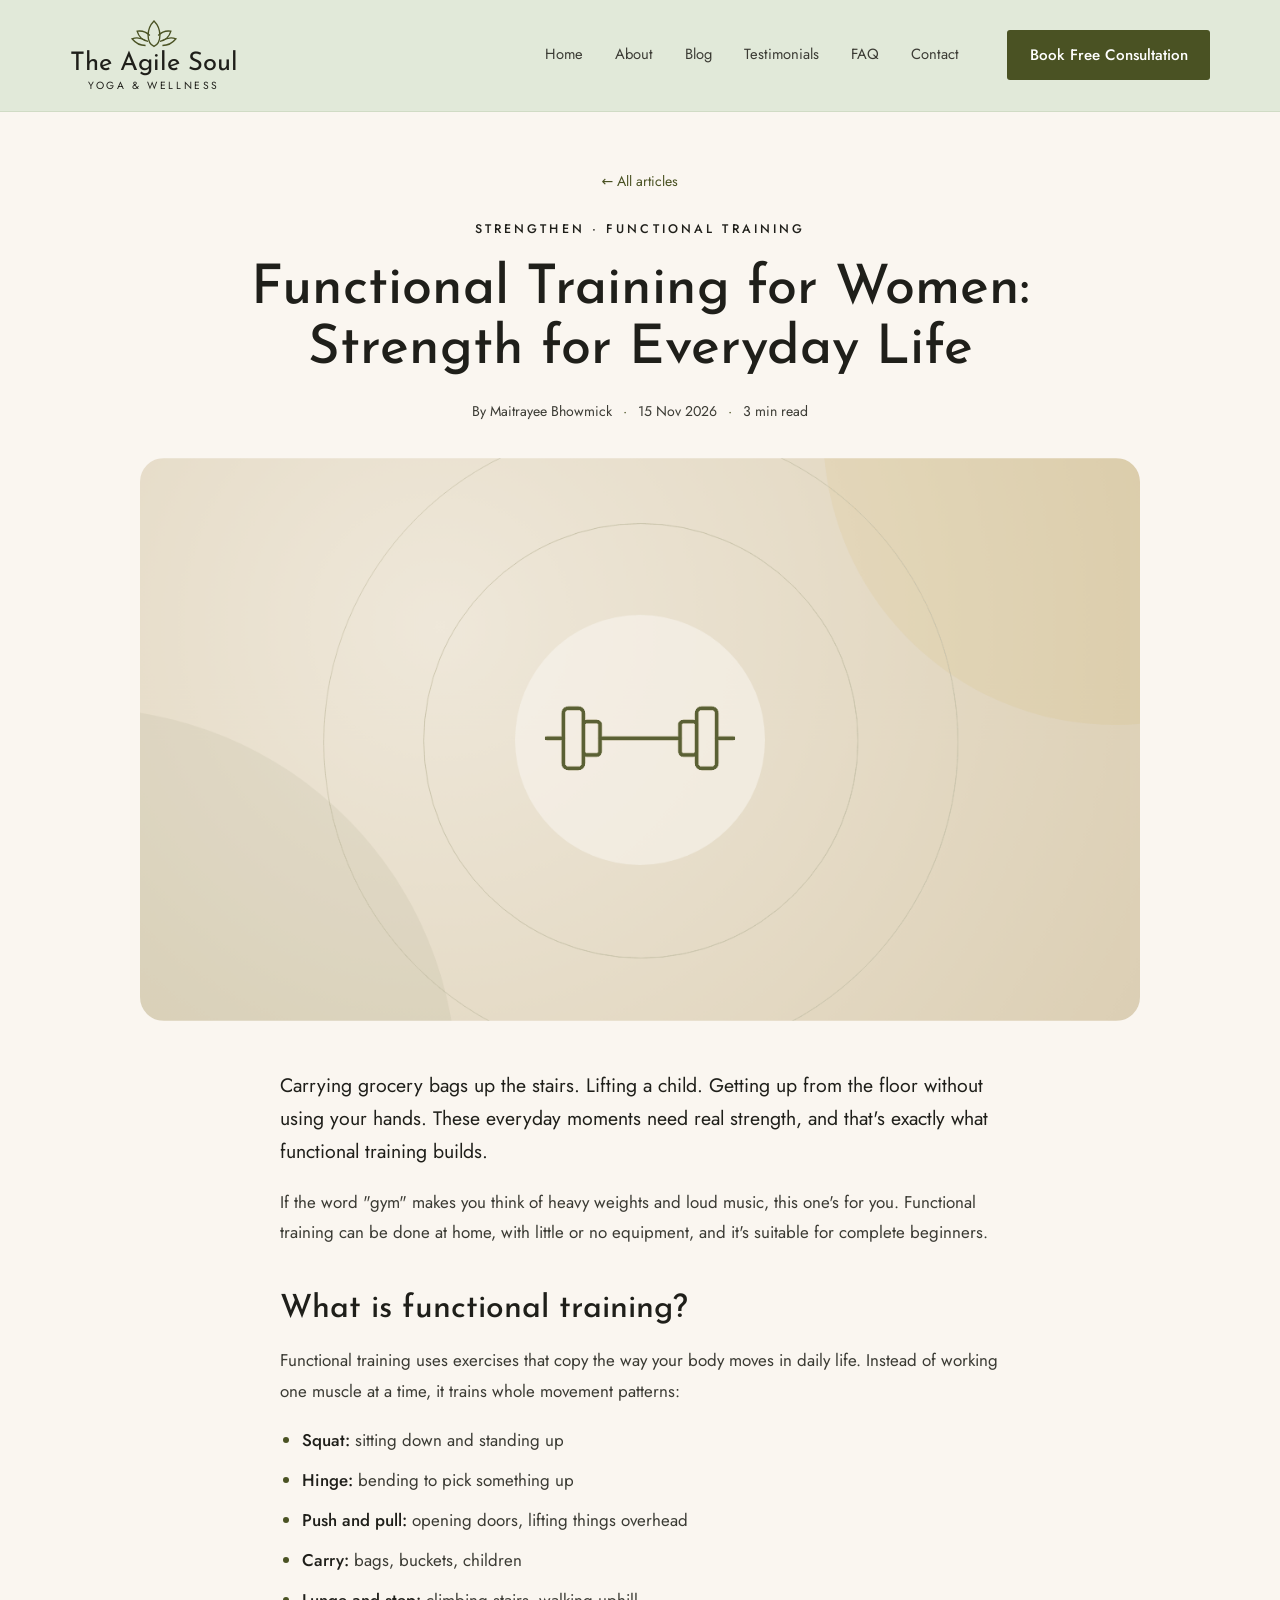
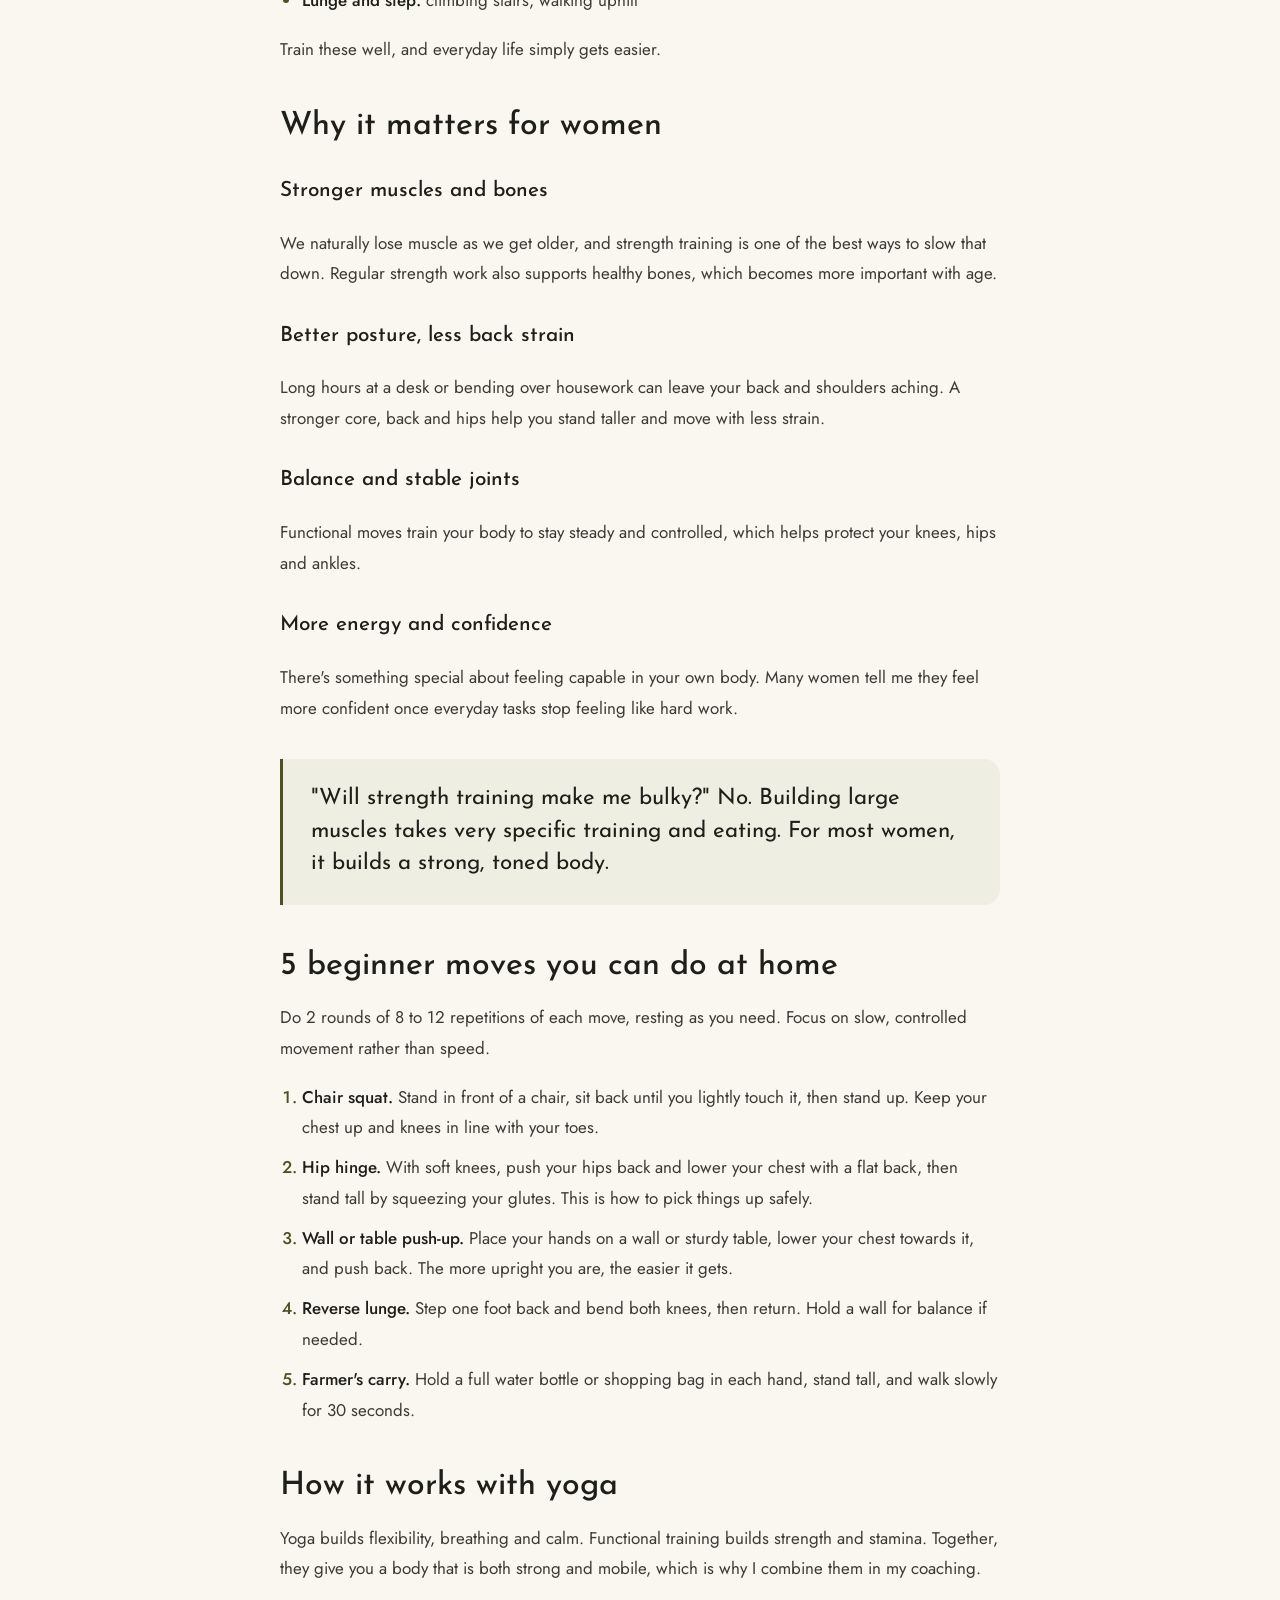
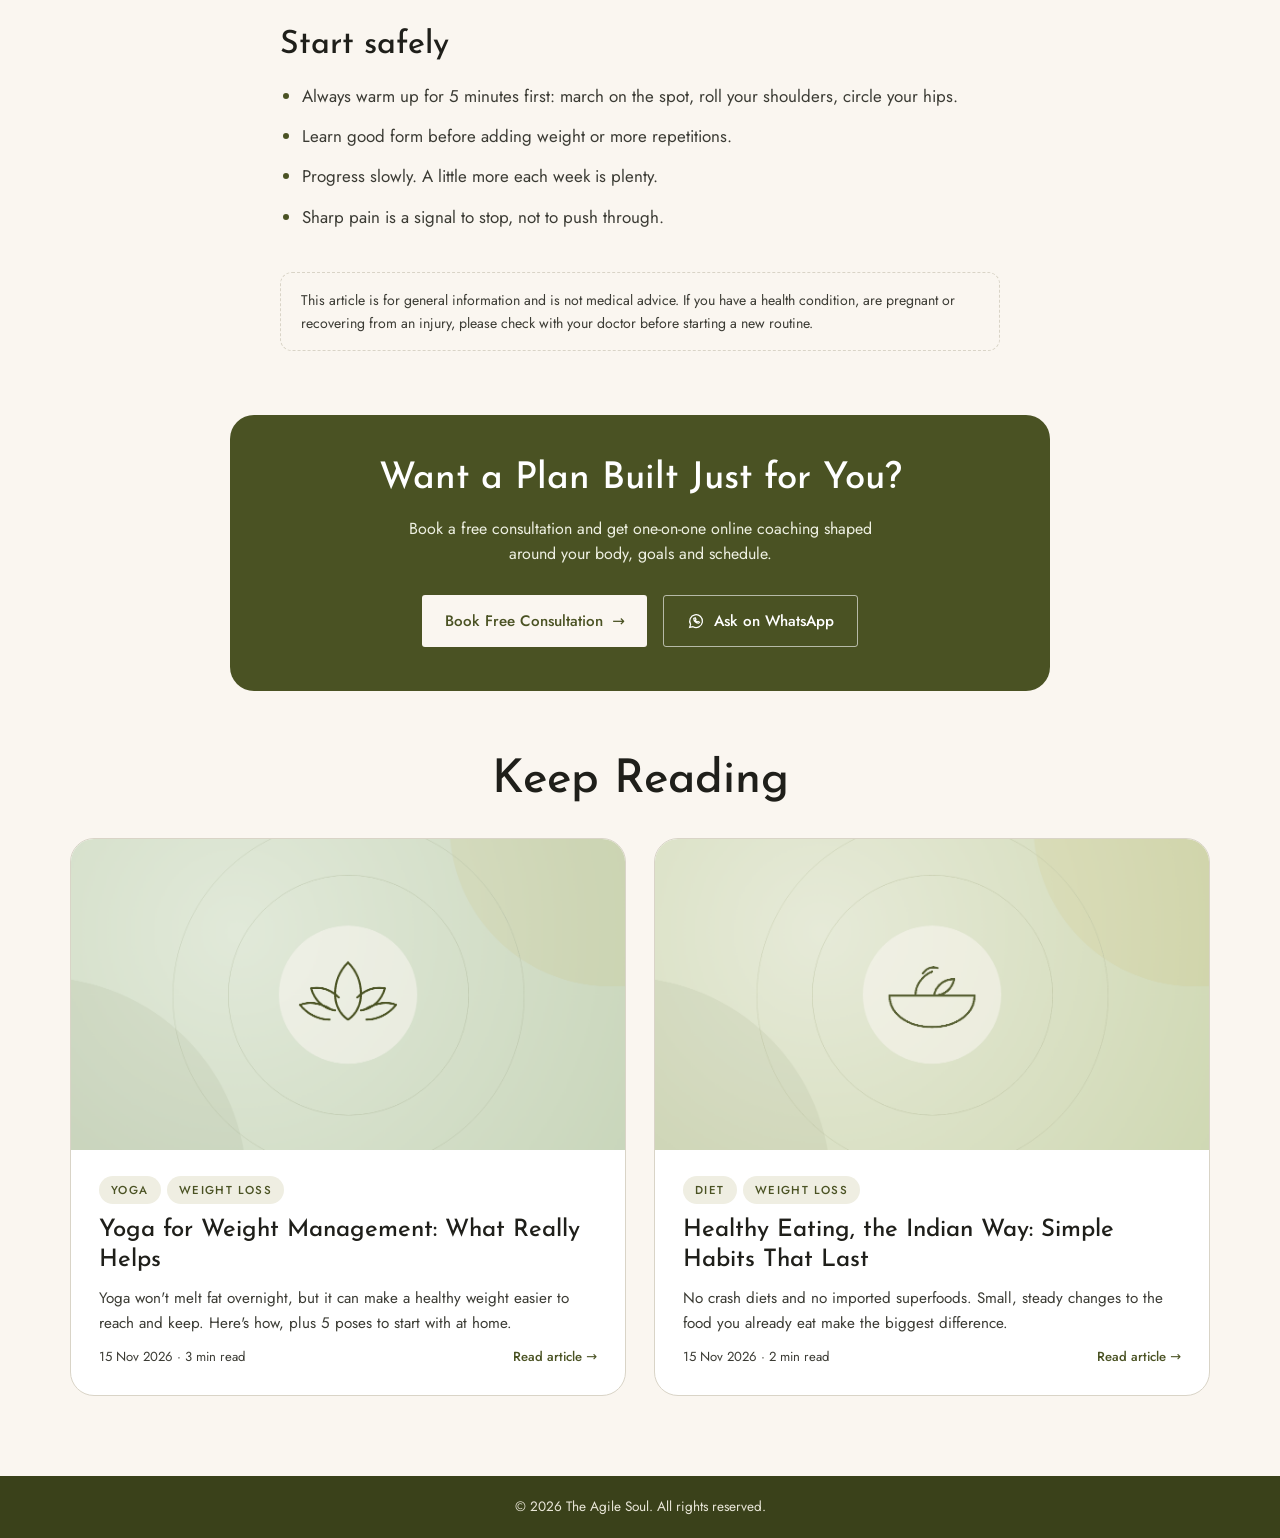
==== blog/functional-training-for-women/index.html @ 35b0d329 "Add files via upload" ====
<!DOCTYPE html>
<html lang="en">
<head>
  <meta charset="UTF-8">
  <meta name="viewport" content="width=device-width, initial-scale=1.0">
  <title>Functional Training for Women: Strength for Everyday Life | The Agile Soul</title>
  <meta name="description" content="Lifting groceries, climbing stairs, picking up a child: functional training builds the strength you use every day. Here&#x27;s how to begin at home.">
  <meta property="og:title" content="Functional Training for Women: Strength for Everyday Life | The Agile Soul">
  <meta property="og:description" content="Lifting groceries, climbing stairs, picking up a child: functional training builds the strength you use every day. Here&#x27;s how to begin at home.">
  <link rel="preconnect" href="https://fonts.googleapis.com">
  <link rel="preconnect" href="https://fonts.gstatic.com" crossorigin>
  <link href="https://fonts.googleapis.com/css2?family=Josefin+Sans:wght@400;600&family=Jost:wght@400;500&display=swap" rel="stylesheet">
  <link rel="stylesheet" href="../../assets/css/style.css">
  <link rel="stylesheet" href="../../assets/css/animations.css">
  <link rel="stylesheet" href="../../assets/css/blog.css">
  <script>
    if (!matchMedia('(prefers-reduced-motion: reduce)').matches) {
      document.documentElement.classList.add('anim');
      setTimeout(() => { if (!window.__animReady) document.documentElement.classList.remove('anim'); }, 2500);
    }
  </script>
  <meta property="og:type" content="article">
  <script type="application/ld+json">{"@context": "https://schema.org", "@type": "BlogPosting", "headline": "Functional Training for Women: Strength for Everyday Life", "description": "Lifting groceries, climbing stairs, picking up a child: functional training builds the strength you use every day. Here's how to begin at home.", "datePublished": "2026-11-15", "author": {"@type": "Person", "name": "Maitrayee Bhowmick"}, "publisher": {"@type": "Organization", "name": "The Agile Soul"}}</script>
</head>
<body>
  <div class="scroll-progress" aria-hidden="true"></div>
  <!-- HEADER -->
  <header class="header">
    <div class="container header__inner">
      <a href="../../index.html" class="logo">
        <svg class="logo__icon" viewBox="0 0 64 40" fill="none" stroke="currentColor" stroke-width="1.6">
          <path d="M32 6c5 5 7 11 7 17s-3 11-7 13c-4-2-7-7-7-13s2-12 7-17z"/>
          <path d="M25 30c-6-1-11-5-13-12 6-1 11 1 15 5"/>
          <path d="M39 30c6-1 11-5 13-12-6-1-11 1-15 5"/>
          <path d="M22 35c-6 0-12-3-16-8 5-2 11-1 16 2"/>
          <path d="M42 35c6 0 12-3 16-8-5-2-11-1-16 2"/>
        </svg>
        <span class="logo__name">The Agile Soul</span>
        <span class="logo__tag">Yoga &amp; Wellness</span>
      </a>

      <button class="nav-toggle" aria-label="Open menu" aria-expanded="false">
        <span></span><span></span><span></span>
      </button>

      <nav class="nav">
        <a href="../../index.html">Home</a>
        <a href="../../about.html">About</a>
        <a href="../../blog.html">Blog</a>
        <a href="../../index.html#reviews">Testimonials</a>
        <a href="../../index.html#faq">FAQ</a>
        <a href="../../index.html#contact">Contact</a>
        <a href="../../index.html#contact" class="btn btn--solid nav__cta" data-book>Book Free Consultation</a>
      </nav>
    </div>
  </header>

  <main>
    <article>
      <header class="post__head container">
        <a href="../../blog.html" class="post__back" data-reveal>&larr; All articles</a>
        <p class="eyebrow" data-reveal>Strengthen &middot; Functional Training</p>
        <h1 data-reveal="split">Functional Training for Women: Strength for Everyday Life</h1>
        <div class="post__meta" data-reveal data-delay="500"><span>By Maitrayee Bhowmick</span><span>15 Nov 2026</span><span>3 min read</span></div>
      </header>

      <div class="post__cover container">
        <div class="post__cover-img"><img data-reveal="clip" src="cover.png" alt="" fetchpriority="high"></div>
      </div>

      <div class="post__body container">
<p class="post__lead">Carrying grocery bags up the stairs. Lifting a child. Getting up from the floor without using your hands. These everyday moments need real strength, and that's exactly what functional training builds.</p>

<p>If the word "gym" makes you think of heavy weights and loud music, this one's for you. Functional training can be done at home, with little or no equipment, and it's suitable for complete beginners.</p>

<h2>What is functional training?</h2>
<p>Functional training uses exercises that copy the way your body moves in daily life. Instead of working one muscle at a time, it trains whole movement patterns:</p>
<ul>
  <li><strong>Squat:</strong> sitting down and standing up</li>
  <li><strong>Hinge:</strong> bending to pick something up</li>
  <li><strong>Push and pull:</strong> opening doors, lifting things overhead</li>
  <li><strong>Carry:</strong> bags, buckets, children</li>
  <li><strong>Lunge and step:</strong> climbing stairs, walking uphill</li>
</ul>
<p>Train these well, and everyday life simply gets easier.</p>

<h2>Why it matters for women</h2>

<h3>Stronger muscles and bones</h3>
<p>We naturally lose muscle as we get older, and strength training is one of the best ways to slow that down. Regular strength work also supports healthy bones, which becomes more important with age.</p>

<h3>Better posture, less back strain</h3>
<p>Long hours at a desk or bending over housework can leave your back and shoulders aching. A stronger core, back and hips help you stand taller and move with less strain.</p>

<h3>Balance and stable joints</h3>
<p>Functional moves train your body to stay steady and controlled, which helps protect your knees, hips and ankles.</p>

<h3>More energy and confidence</h3>
<p>There's something special about feeling capable in your own body. Many women tell me they feel more confident once everyday tasks stop feeling like hard work.</p>

<blockquote>"Will strength training make me bulky?" No. Building large muscles takes very specific training and eating. For most women, it builds a strong, toned body.</blockquote>

<h2>5 beginner moves you can do at home</h2>
<p>Do 2 rounds of 8 to 12 repetitions of each move, resting as you need. Focus on slow, controlled movement rather than speed.</p>

<ol>
  <li><strong>Chair squat.</strong> Stand in front of a chair, sit back until you lightly touch it, then stand up. Keep your chest up and knees in line with your toes.</li>
  <li><strong>Hip hinge.</strong> With soft knees, push your hips back and lower your chest with a flat back, then stand tall by squeezing your glutes. This is how to pick things up safely.</li>
  <li><strong>Wall or table push-up.</strong> Place your hands on a wall or sturdy table, lower your chest towards it, and push back. The more upright you are, the easier it gets.</li>
  <li><strong>Reverse lunge.</strong> Step one foot back and bend both knees, then return. Hold a wall for balance if needed.</li>
  <li><strong>Farmer's carry.</strong> Hold a full water bottle or shopping bag in each hand, stand tall, and walk slowly for 30 seconds.</li>
</ol>

<h2>How it works with yoga</h2>
<p>Yoga builds flexibility, breathing and calm. Functional training builds strength and stamina. Together, they give you a body that is both strong and mobile, which is why I combine them in my coaching.</p>

<h2>Start safely</h2>
<ul>
  <li>Always warm up for 5 minutes first: march on the spot, roll your shoulders, circle your hips.</li>
  <li>Learn good form before adding weight or more repetitions.</li>
  <li>Progress slowly. A little more each week is plenty.</li>
  <li>Sharp pain is a signal to stop, not to push through.</li>
</ul>

<p class="post__note">This article is for general information and is not medical advice. If you have a health condition, are pregnant or recovering from an injury, please check with your doctor before starting a new routine.</p>
      </div>
    </article>

    <aside class="post__cta container" data-reveal>
      <h2>Want a Plan Built Just for You?</h2>
      <p>Book a free consultation and get one-on-one online coaching shaped around your body, goals and schedule.</p>
      <div class="btn-row">
        <a href="../../index.html#contact" class="btn btn--solid" data-book>Book Free Consultation <span aria-hidden="true">&rarr;</span></a>
        <a href="#" class="btn btn--outline" data-wa="Hi! I read your article on functional training. I&#x27;d like to know more about your training sessions."><svg viewBox="0 0 24 24" width="18" height="18" fill="none" stroke="currentColor" stroke-width="1.6"><path d="M3.5 20.5l1.3-4A8.5 8.5 0 1 1 8 19.6z"/><path d="M9 8.5c0 3.5 3 6.5 6.5 6.5l1.2-1.5-2-1-1 1c-1.2-.5-2.2-1.5-2.7-2.7l1-1-1-2z"/></svg> Ask on WhatsApp</a>
      </div>
    </aside>

    <section class="post__more container">
      <h2 data-reveal="split">Keep Reading</h2>
      <div class="blog-list">
        <a href="../../blog/yoga-for-weight-management/" class="post-card" data-reveal data-delay="0" data-cats="Yoga|Weight Loss">
          <div class="post-card__img"><img src="../../blog/yoga-for-weight-management/cover.png" alt="" loading="lazy"></div>
          <div class="post-card__body">
            <div class="post-card__tags"><span class="post-card__tag">Yoga</span><span class="post-card__tag">Weight Loss</span></div>
            <h3>Yoga for Weight Management: What Really Helps</h3>
            <p>Yoga won&#x27;t melt fat overnight, but it can make a healthy weight easier to reach and keep. Here&#x27;s how, plus 5 poses to start with at home.</p>
            <div class="post-card__meta"><span>15 Nov 2026 · 3 min read</span><span class="post-card__more">Read article &rarr;</span></div>
          </div>
        </a>
        <a href="../../blog/healthy-indian-eating-habits/" class="post-card" data-reveal data-delay="150" data-cats="Diet|Weight Loss">
          <div class="post-card__img"><img src="../../blog/healthy-indian-eating-habits/cover.png" alt="" loading="lazy"></div>
          <div class="post-card__body">
            <div class="post-card__tags"><span class="post-card__tag">Diet</span><span class="post-card__tag">Weight Loss</span></div>
            <h3>Healthy Eating, the Indian Way: Simple Habits That Last</h3>
            <p>No crash diets and no imported superfoods. Small, steady changes to the food you already eat make the biggest difference.</p>
            <div class="post-card__meta"><span>15 Nov 2026 · 2 min read</span><span class="post-card__more">Read article &rarr;</span></div>
          </div>
        </a>
      </div>
    </section>
  </main>

  <footer class="footer">
    <div class="container">
      <p>&copy; <span id="year"></span> The Agile Soul. All rights reserved.</p>
    </div>
  </footer>

  <script src="../../assets/js/main.js"></script>
  <script src="../../assets/js/booking.js"></script>
  <script src="../../assets/js/animations.js"></script>
</body>
</html>
---- assets/css/style.css ----
:root {
  --olive: #4a5223;
  --olive-dark: #3a411a;
  --ink: #1f1f1a;
  --text: #3b3b34;
  --cream: #faf6f0;
  --sage: #efeee2;
  --line: #d9d4c7;
  --radius: 24px;
  --serif: "Josefin Sans", system-ui, sans-serif;
  --sans: "Jost", system-ui, sans-serif;
}

*, *::before, *::after { box-sizing: border-box; margin: 0; padding: 0; }
html { scroll-behavior: smooth; }
body { font-family: var(--sans); color: var(--text); background: var(--cream); line-height: 1.6; }
img { display: block; max-width: 100%; height: auto; }
a { color: inherit; text-decoration: none; }
svg { flex-shrink: 0; }

.container { width: min(1140px, 100% - 2.5rem); margin-inline: auto; }

h1, h2 { font-family: var(--serif); font-weight: 500; color: var(--ink); line-height: 1.1; }
h1 { font-size: clamp(2.75rem, 6vw, 4.25rem); margin-bottom: 1.25rem; }
h2 { font-size: clamp(2.1rem, 4vw, 2.9rem); margin-bottom: 1rem; }

.eyebrow { font-size: .78rem; font-weight: 500; letter-spacing: .25em; text-transform: uppercase; color: var(--ink); margin-bottom: 1.25rem; }
.eyebrow--line { display: flex; align-items: center; gap: 1rem; }
.eyebrow--line::after { content: ""; width: 38px; height: 1px; background: var(--ink); }
.eyebrow.center { justify-content: center; }

.lead { font-size: 1.05rem; max-width: 34rem; margin-bottom: 2rem; }

/* Buttons */
.btn { display: inline-flex; align-items: center; gap: .6rem; padding: .8rem 1.4rem; border-radius: 3px; font-weight: 500; font-size: .95rem; transition: .25s; }
.btn--solid { background: var(--olive); color: #fff; }
.btn--solid:hover { background: var(--olive-dark); }
.btn--outline { border: 1px solid var(--olive); color: var(--ink); }
.btn--outline:hover { background: var(--olive); color: #fff; }
.btn-row { display: flex; flex-wrap: wrap; gap: 1rem; }

/* Header */
.header { position: sticky; top: 0; z-index: 50; background: #e1e9d9; border-bottom: 1px solid #d0dbc5; }
@media (max-width: 1024px) { .header .nav { background: #e1e9d9; border-color: #d0dbc5; } }
.header__inner { display: flex; align-items: center; justify-content: space-between; padding-block: 1rem; }
.logo { display: grid; justify-items: center; color: var(--olive); }
.logo__icon { width: 54px; }
.logo__name { font-family: var(--serif); font-size: 1.6rem; color: var(--ink); line-height: 1.1; }
.logo__tag { font-size: .65rem; letter-spacing: .25em; text-transform: uppercase; color: var(--ink); }

.nav { display: flex; align-items: center; gap: 2rem; font-size: .92rem; }
.nav a:not(.btn) { position: relative; padding-block: .3rem; }
.nav a:not(.btn)::after { content: ""; position: absolute; left: 0; bottom: -2px; width: 0; height: 1.5px; background: var(--ink); transition: .25s; }
.nav a:not(.btn):hover::after, .nav a.active::after { width: 100%; }
.nav__cta { margin-left: 1rem; }

.nav-toggle { display: none; background: none; border: 0; cursor: pointer; padding: .5rem; }
.nav-toggle span { display: block; width: 24px; height: 2px; margin: 5px 0; background: var(--ink); transition: .3s; }

/* Hero */
.hero { display: grid; grid-template-columns: 1fr 1fr; align-items: center; min-height: 560px; }
.hero__text { width: auto; padding: 4rem 2rem 4rem max(1.25rem, calc((100vw - 1140px) / 2)); }
.hero__img { height: 100%; padding: 1.5rem 1.5rem 1.5rem 0; }
.hero__img picture { display: block; height: 100%; overflow: hidden; border-radius: var(--radius); }
.hero__img img { width: 100%; height: 100%; object-fit: cover; }

/* Benefits */
.benefits { display: grid; grid-template-columns: repeat(4, 1fr); padding-block: 2.5rem; }
.benefit { display: flex; align-items: center; gap: 1rem; padding: 0 1.5rem; color: var(--olive); }
.benefit + .benefit { border-left: 1px solid var(--line); }
.benefit svg { width: 46px; height: 40px; }
.benefit p { font-size: .95rem; color: var(--text); line-height: 1.4; }
.benefit strong { display: block; font-weight: 500; color: var(--ink); }

/* About */
.about { display: grid; grid-template-columns: 1fr 1.15fr; gap: 4.5rem; align-items: center; padding-block: 3rem 5rem; }
.about__img { overflow: hidden; border-radius: var(--radius); }
.about__img img { width: 100%; aspect-ratio: 6 / 5; object-fit: cover; }
.about__text > p { margin-bottom: 2rem; max-width: 30rem; }
.facts { display: flex; margin-bottom: 2rem; }
.fact { display: flex; gap: .75rem; padding-inline: 1.25rem; font-size: .88rem; line-height: 1.45; color: var(--olive); }
.fact:first-child { padding-left: 0; }
.fact + .fact { border-left: 1px solid var(--line); }
.fact svg { width: 30px; height: 30px; }
.fact span { color: var(--text); }

/* Offerings */
.offerings { background: var(--sage); padding-block: 3.5rem; }
.offerings__grid { display: grid; grid-template-columns: repeat(3, 1fr); gap: 1.5rem; margin-top: 1.5rem; }
.offer { display: flex; flex-direction: column; align-items: center; text-align: center; gap: .8rem; padding: 2.25rem 1.5rem; background: var(--cream); border-radius: 4px; color: var(--olive); }
.offer svg { width: 52px; height: 40px; }
.offer h3 { font-family: var(--serif); font-weight: 500; font-size: 1.6rem; color: var(--ink); line-height: 1.2; }
.offer p { font-size: .95rem; color: var(--text); max-width: 18rem; flex-grow: 1; }
.offer .btn { margin-top: .5rem; }
.offer .btn svg { width: 16px; height: 16px; }

/* Testimonials */
.reviews { padding-block: 4.5rem 1rem; overflow: hidden; scroll-margin-top: 90px; }
.marquee { margin-top: 2.25rem; -webkit-mask-image: linear-gradient(90deg, transparent, #000 8%, #000 92%, transparent); mask-image: linear-gradient(90deg, transparent, #000 8%, #000 92%, transparent); }
.marquee + .marquee { margin-top: 1.25rem; }
.marquee__track { display: flex; gap: 1.25rem; width: max-content; padding-block: .5rem; animation: marquee var(--dur, 60s) linear infinite; }
.marquee--reverse .marquee__track { animation-direction: reverse; }
.marquee:hover .marquee__track { animation-play-state: paused; }
@keyframes marquee { to { transform: translateX(-50%); } }
.review { display: flex; flex-direction: column; gap: .75rem; width: 340px; padding: 1.6rem 1.75rem; background: #fff; border: 1px solid var(--line); border-radius: 18px; box-shadow: 0 6px 20px rgba(74,82,35,.06); }
.review__head { display: flex; flex-direction: column; align-items: flex-start; gap: .3rem; }
.review__head h3 { font-family: var(--serif); font-weight: 500; font-size: 1.2rem; color: var(--ink); white-space: nowrap; }
.stars { display: flex; align-items: center; gap: .4rem; font-size: .8rem; color: var(--text); white-space: nowrap; }
.stars i { font-style: normal; font-size: 1rem; letter-spacing: 2px; background: linear-gradient(90deg, #c9a227 var(--fill), #d9d4c7 var(--fill)); -webkit-background-clip: text; background-clip: text; color: transparent; }
.review p { font-size: .95rem; flex-grow: 1; }
.review__loc { display: flex; align-items: center; gap: .35rem; font-size: .82rem; color: var(--olive); letter-spacing: .05em; }
.review__loc::before { content: ""; width: 12px; height: 12px; background: currentColor; -webkit-mask: url("data:image/svg+xml,%3Csvg xmlns='http://www.w3.org/2000/svg' viewBox='0 0 24 24'%3E%3Cpath d='M12 2a7 7 0 0 0-7 7c0 5 7 13 7 13s7-8 7-13a7 7 0 0 0-7-7zm0 9.5A2.5 2.5 0 1 1 12 6.5a2.5 2.5 0 0 1 0 5z'/%3E%3C/svg%3E") center / contain no-repeat; mask: url("data:image/svg+xml,%3Csvg xmlns='http://www.w3.org/2000/svg' viewBox='0 0 24 24'%3E%3Cpath d='M12 2a7 7 0 0 0-7 7c0 5 7 13 7 13s7-8 7-13a7 7 0 0 0-7-7zm0 9.5A2.5 2.5 0 1 1 12 6.5a2.5 2.5 0 0 1 0 5z'/%3E%3C/svg%3E") center / contain no-repeat; }
@media (prefers-reduced-motion: reduce) { .marquee__track { animation: none; } .marquee { overflow-x: auto; } }

/* CTA */
.cta { text-align: center; padding: 4.5rem 0 9rem; background: url("../images/mountains.svg") center bottom / 100% 55% no-repeat; }
.cta p { max-width: 26rem; margin: 0 auto 2rem; }

/* Contact */
.contact { padding-block: 4.5rem; text-align: center; scroll-margin-top: 90px; }
.contact__intro { max-width: 30rem; margin: 0 auto 2.5rem; }
.contact__grid { display: grid; grid-template-columns: repeat(4, 1fr); gap: 1.25rem; }
.contact__card { display: grid; justify-items: center; gap: .5rem; padding: 2rem 1rem; background: #fff; border: 1px solid var(--line); border-radius: 4px; color: var(--olive); transition: .25s; }
a.contact__card:hover { border-color: var(--olive); transform: translateY(-3px); }
.contact__card svg { width: 30px; height: 30px; }
.contact__card h3 { font-weight: 500; font-size: 1.05rem; color: var(--ink); }
.contact__card p { font-size: .9rem; color: var(--text); }

/* FAQ */
.faq { background: var(--sage); padding-block: 4.5rem; scroll-margin-top: 90px; }
.faq__inner { max-width: 820px; }
.faq__list { margin-top: 2.25rem; display: grid; gap: .85rem; }
.faq__item { background: var(--cream); border: 1px solid var(--line); border-radius: 12px; transition: border-color .25s; }
.faq__item[open] { border-color: var(--olive); }
.faq__item summary { display: flex; align-items: center; justify-content: space-between; gap: 1.25rem; padding: 1.15rem 1.5rem; cursor: pointer; list-style: none; font-weight: 500; font-size: 1.02rem; color: var(--ink); }
.faq__item summary::-webkit-details-marker { display: none; }
.faq__icon { position: relative; width: 28px; height: 28px; flex-shrink: 0; border: 1px solid var(--olive); border-radius: 50%; }
.faq__icon::before, .faq__icon::after { content: ""; position: absolute; top: 50%; left: 50%; width: 11px; height: 1.5px; background: var(--olive); transform: translate(-50%, -50%); transition: transform .25s; }
.faq__icon::after { transform: translate(-50%, -50%) rotate(90deg); }
.faq__item[open] .faq__icon { background: var(--olive); }
.faq__item[open] .faq__icon::before, .faq__item[open] .faq__icon::after { background: #fff; }
.faq__item[open] .faq__icon::after { transform: translate(-50%, -50%) rotate(0deg); }
.faq__item p { padding: 0 1.5rem 1.35rem; font-size: .96rem; }
.faq__more { display: flex; flex-wrap: wrap; align-items: center; justify-content: center; gap: 1rem; margin-top: 2.25rem; color: var(--ink); }

/* Footer */
.footer { background: var(--olive-dark); color: #e9e6d8; text-align: center; padding-block: 1.25rem; font-size: .85rem; }

/* ===== About page ===== */
.center-text { text-align: center; }
.page-hero { display: grid; grid-template-columns: 1.1fr 1fr; gap: 4rem; align-items: center; padding-block: 3.5rem 4.5rem; }
.page-hero__img { position: relative; }
.arch { overflow: hidden; border-radius: 200px 200px var(--radius) var(--radius); }
.page-hero__img img { width: 100%; aspect-ratio: 4 / 5; object-fit: cover; }
.badge { position: absolute; left: -1.75rem; bottom: 2rem; display: flex; align-items: center; gap: .75rem; padding: 1rem 1.4rem; background: var(--olive); color: #fff; border-radius: 14px; box-shadow: 0 10px 30px rgba(0,0,0,.12); }
.badge strong { font-family: var(--serif); font-size: 2.4rem; font-weight: 500; line-height: 1; }
.badge span { font-size: .8rem; line-height: 1.3; }

.stats { background: var(--olive); color: #fff; padding-block: 2.5rem; }
.stats__grid { display: grid; grid-template-columns: repeat(4, 1fr); text-align: center; }
.stats__grid div { padding-inline: 1rem; }
.stats__grid div + div { border-left: 1px solid rgba(255,255,255,.25); }
.stats__grid strong { display: block; font-family: var(--serif); font-size: 2.4rem; font-weight: 500; line-height: 1.1; }
.stats__grid span { font-size: .88rem; opacity: .85; }

.story { display: grid; grid-template-columns: 1fr 1.15fr; gap: 4.5rem; align-items: center; padding-block: 5.5rem; }
.story__img { overflow: hidden; border-radius: var(--radius); }
.story__img img { width: 100%; aspect-ratio: 4 / 5; object-fit: cover; }
.story__text p { margin-bottom: 1.1rem; }
.story blockquote { margin-top: 1.75rem; padding-left: 1.5rem; border-left: 2px solid var(--olive); font-family: var(--serif); font-size: 1.6rem; line-height: 1.35; color: var(--ink); font-style: italic; }

.approach { background: var(--sage); padding-block: 4.5rem; }
.approach__grid { display: grid; grid-template-columns: repeat(3, 1fr); gap: 1.5rem; margin-top: 2.5rem; }
.pillar { padding: 2.25rem 2rem; background: var(--cream); border-radius: 4px; border-top: 3px solid var(--olive); }
.pillar__num { font-family: var(--serif); font-size: 1.1rem; color: var(--olive); }
.pillar h3 { font-family: var(--serif); font-weight: 500; font-size: 1.9rem; color: var(--ink); margin: .25rem 0 .6rem; }

.steps { padding-block: 5rem 1rem; }
.steps__list { list-style: none; display: grid; grid-template-columns: repeat(4, 1fr); gap: 2rem; margin-top: 2.75rem; counter-reset: s; }
.steps__list li { position: relative; text-align: center; }
.steps__list li:not(:last-child)::after { content: ""; position: absolute; top: 24px; left: calc(50% + 34px); right: calc(-50% + 34px - 2rem); height: 1px; background: var(--line); }
.steps__list span { display: inline-grid; place-items: center; width: 48px; height: 48px; border: 1px solid var(--olive); border-radius: 50%; font-family: var(--serif); font-size: 1.4rem; color: var(--olive); margin-bottom: 1rem; }
.steps__list h3 { font-weight: 500; font-size: 1.05rem; color: var(--ink); margin-bottom: .35rem; }
.steps__list p { font-size: .92rem; }

/* Responsive */
@media (max-width: 1024px) {
  .nav-toggle { display: block; }
  .nav { position: absolute; top: 100%; left: 0; right: 0; flex-direction: column; align-items: center; gap: 1.25rem; padding: 1.5rem; background: var(--cream); border-bottom: 1px solid var(--line); display: none; }
  .nav.open { display: flex; }
  .nav__cta { margin-left: 0; }
  .nav-toggle[aria-expanded="true"] span:nth-child(1) { transform: translateY(7px) rotate(45deg); }
  .nav-toggle[aria-expanded="true"] span:nth-child(2) { opacity: 0; }
  .nav-toggle[aria-expanded="true"] span:nth-child(3) { transform: translateY(-7px) rotate(-45deg); }

  .benefits { grid-template-columns: repeat(2, 1fr); row-gap: 2rem; }
  .benefit:nth-child(3) { border-left: 0; }
  .about { gap: 2.5rem; }
  .facts { flex-direction: column; gap: 1rem; }
  .fact { padding: 0; }
  .fact + .fact { border-left: 0; }
}

@media (max-width: 768px) {
  .hero { grid-template-columns: 1fr; }
  .hero__img { order: -1; height: auto; aspect-ratio: 1 / 1; padding: 1rem 1.25rem 0; }
  .hero__text { padding: 2.5rem 1.25rem; }
  .about { grid-template-columns: 1fr; padding-block: 1rem 3.5rem; }
  .offerings__grid { grid-template-columns: 1fr; }
  .contact__grid { grid-template-columns: repeat(2, 1fr); }
  .page-hero, .story { grid-template-columns: 1fr; gap: 2.5rem; }
  .page-hero__img { max-width: 420px; margin-inline: auto; width: 100%; }
  .badge { left: 1rem; }
  .story { padding-block: 3.5rem; }
  .stats__grid, .steps__list { grid-template-columns: repeat(2, 1fr); row-gap: 2rem; }
  .stats__grid div:nth-child(3) { border-left: 0; }
  .steps__list li::after { display: none; }
  .approach__grid { grid-template-columns: 1fr; }
  .review { width: 280px; padding: 1.35rem 1.4rem; }
}

@media (max-width: 480px) {
  .benefits { grid-template-columns: 1fr; }
  .benefit { padding: 0; }
  .benefit + .benefit { border-left: 0; }
  .btn-row .btn { width: 100%; justify-content: center; }
}

/* ===== Booking popup ===== */
body.book-open { overflow: hidden; }
.book { position: fixed; inset: 0; z-index: 200; display: grid; place-items: center; padding: 1rem; }
.book[hidden] { display: none; }
.book__overlay { position: absolute; inset: 0; background: rgba(31, 31, 26, .55); backdrop-filter: blur(4px); opacity: 0; transition: opacity .3s; }
.book__panel { position: relative; width: min(640px, 100%); max-height: calc(100vh - 2rem); max-height: calc(100dvh - 2rem); overflow-y: auto; padding: 2.5rem 2.25rem 2rem; background: var(--cream); border-radius: var(--radius); box-shadow: 0 30px 80px rgba(0, 0, 0, .25); opacity: 0; transform: translateY(24px) scale(.97); transition: opacity .3s, transform .4s cubic-bezier(.22, 1, .36, 1); }
.book.is-open .book__overlay, .book.is-open .book__panel { opacity: 1; }
.book.is-open .book__panel { transform: none; }
.book__close { position: absolute; top: 1rem; right: 1rem; width: 38px; height: 38px; border: 1px solid var(--line); border-radius: 50%; background: #fff; font-size: 1.4rem; line-height: 1; color: var(--ink); cursor: pointer; transition: .2s; }
.book__close:hover { border-color: var(--olive); color: var(--olive); }
.book .eyebrow { margin-bottom: .6rem; }
.book h2 { font-size: clamp(1.7rem, 4vw, 2.2rem); margin-bottom: .4rem; }
.book__intro { font-size: .95rem; margin-bottom: 1.5rem; }

.book__form { display: grid; gap: 1rem; }
.book__row { display: grid; grid-template-columns: 1fr 1fr; gap: 1rem; }
.book__form label { display: grid; gap: .35rem; font-size: .85rem; font-weight: 500; color: var(--ink); }
.book__form input[type="text"], .book__form input[type="tel"], .book__form select, .book__form textarea { width: 100%; padding: .75rem .9rem; font: inherit; font-size: .95rem; font-weight: 400; color: var(--ink); background: #fff; border: 1px solid var(--line); border-radius: 12px; outline: none; transition: border-color .2s, box-shadow .2s; }
.book__form select { appearance: none; padding-right: 2.25rem; background: #fff url("data:image/svg+xml,%3Csvg xmlns='http://www.w3.org/2000/svg' viewBox='0 0 24 24' fill='none' stroke='%234a5223' stroke-width='2'%3E%3Cpath d='M6 9l6 6 6-6'/%3E%3C/svg%3E") right .8rem center / 16px no-repeat; cursor: pointer; }
.book__form select:disabled { background-color: #f3f1ec; color: #9a978c; cursor: not-allowed; }
.book__form :is(input, select, textarea):focus { border-color: var(--olive); box-shadow: 0 0 0 3px rgba(74, 82, 35, .15); }
.book__form textarea { resize: vertical; min-height: 84px; }
.book__err { color: #a03a2c; font-size: .78rem; font-weight: 400; }
.book__phone { display: flex; align-items: stretch; }
.book__phone b { display: grid; place-items: center; padding: 0 .9rem; font-weight: 500; font-size: .95rem; color: var(--olive); background: var(--sage); border: 1px solid var(--line); border-right: 0; border-radius: 12px 0 0 12px; }
.book__phone input { flex: 1; min-width: 0; border-radius: 0 12px 12px 0 !important; }

.book__goals { border: 0; display: flex; flex-wrap: wrap; gap: .6rem; }
.book__goals legend { width: 100%; margin-bottom: .6rem; font-size: .85rem; font-weight: 500; color: var(--ink); }
.book__goals legend span { font-weight: 400; color: var(--text); }
.chk { display: inline-flex !important; cursor: pointer; }
.chk input { position: absolute; opacity: 0; pointer-events: none; }
.chk span { display: inline-flex; align-items: center; gap: .45rem; padding: .55rem 1rem; border: 1px solid var(--line); border-radius: 999px; background: #fff; font-weight: 400; font-size: .9rem; transition: .2s; }
.chk span::before { content: ""; width: 16px; height: 16px; border: 1.5px solid var(--olive); border-radius: 4px; transition: .2s; }
.chk input:checked + span { background: var(--olive); border-color: var(--olive); color: #fff; }
.chk input:checked + span::before { border-color: #fff; background: #fff url("data:image/svg+xml,%3Csvg xmlns='http://www.w3.org/2000/svg' viewBox='0 0 24 24' fill='none' stroke='%234a5223' stroke-width='3'%3E%3Cpath d='M5 12l5 5 9-10'/%3E%3C/svg%3E") center / 12px no-repeat; }
.chk input:focus-visible + span { box-shadow: 0 0 0 3px rgba(74, 82, 35, .25); }
.book__other { width: 100%; display: grid; gap: .3rem; }
.book__other[hidden], .book__other-city[hidden], .book__err[hidden], .book__hint[hidden] { display: none; }
.book__count { justify-self: end; font-size: .75rem; color: var(--text); }

.book__consent { display: grid; gap: .55rem; padding-top: .25rem; }
.tick { display: flex !important; grid-template-columns: none; align-items: flex-start; gap: .6rem !important; font-weight: 400 !important; font-size: .85rem !important; color: var(--text) !important; cursor: pointer; line-height: 1.45; }
.tick input { flex-shrink: 0; width: 18px; height: 18px; margin-top: .1rem; accent-color: var(--olive); cursor: pointer; }
.tick em { font-style: normal; opacity: .7; }
.book__trap { position: absolute; left: -9999px; width: 1px; height: 1px; opacity: 0; }
.book__submit { justify-content: center; width: 100%; padding-block: .95rem; font-size: 1rem; margin-top: .5rem; }
.book__submit:disabled { background: #c9c7bd; color: #f5f3ee; cursor: not-allowed; }
.book__hint { margin-top: -.4rem; text-align: center; font-size: .8rem; color: var(--text); }

@media (max-width: 560px) {
  .book { padding: 0; place-items: end center; }
  .book__panel { max-height: 92vh; max-height: 92dvh; border-radius: var(--radius) var(--radius) 0 0; padding: 2rem 1.25rem 1.5rem; }
  .book__row { grid-template-columns: 1fr; }
}
---- assets/css/animations.css ----
/* ===== Scroll animations (all pages) ===== */
:root { --ease: cubic-bezier(.22, 1, .36, 1); }

/* Scroll progress bar */
.scroll-progress { position: fixed; top: 0; left: 0; right: 0; height: 3px; z-index: 100; background: var(--olive); transform-origin: 0 50%; transform: scaleX(0); }

/* --- Reveal base (only when JS animation is on) --- */
.anim [data-reveal] { opacity: 0; transform: translateY(36px); transition: opacity 1s var(--ease), transform 1.1s var(--ease); transition-delay: var(--d, 0ms); }
.anim [data-reveal].is-in { opacity: 1; transform: none; }

/* Headings: words rise one by one */
.anim [data-reveal="split"] { opacity: 1; transform: none; }
.w { display: inline-block; overflow: hidden; vertical-align: top; padding-bottom: .12em; margin-bottom: -.12em; }
.w > span { display: inline-block; }
.anim .w > span { transform: translateY(110%) rotate(4deg); transition: transform 1.1s var(--ease); transition-delay: calc(var(--d, 0ms) + var(--i) * 80ms); }
.anim .is-in .w > span { transform: none; }

/* Images: curtain reveal + slow zoom out (container keeps the rounded corners) */
.anim img[data-reveal="clip"] { opacity: 1; transform: scale(1.25); clip-path: inset(100% 0 0 0); transition: clip-path 1.4s var(--ease), transform 2s var(--ease); transition-delay: var(--d, 0ms); }
.anim img[data-reveal="clip"].is-in { transform: scale(1); clip-path: inset(0 0 0 0); }
[data-parallax] { will-change: transform; }

/* Icons draw themselves */
.anim [data-draw] :is(path, rect, circle) { stroke-dasharray: 1; stroke-dashoffset: 1; transition: stroke-dashoffset 1.8s var(--ease); transition-delay: calc(var(--d, 0ms) + 200ms); }
.anim .is-in [data-draw] :is(path, rect, circle) { stroke-dashoffset: 0; }

/* Badge slides in from the side */
.anim [data-reveal="badge"] { transform: translateX(-40px) scale(.9); }

/* Quote: line draws down, text fades in */
.story blockquote { position: relative; border-left: 0; }
.story blockquote::before { content: ""; position: absolute; left: 0; top: 0; width: 2px; height: 100%; background: var(--olive); transform-origin: top; }
.anim .story blockquote::before { transform: scaleY(0); transition: transform 1.2s var(--ease) calc(var(--d, 0ms) + 200ms); }
.anim .story blockquote.is-in::before { transform: scaleY(1); }
.anim [data-reveal="quote"] { transform: translateX(-20px); }

/* Cards: rise in with 3D tilt, then follow the mouse */
.approach__grid, .offerings__grid { perspective: 1200px; }
.anim [data-reveal="tilt"] { transform: translateY(80px) rotateX(28deg); transform-origin: 50% 100%; }
.anim [data-reveal="tilt"].is-in { transform: none; }
[data-tilt] { position: relative; transform-style: preserve-3d; }
[data-tilt].is-tilting { transition: transform .15s ease-out, box-shadow .3s; }
[data-tilt]:hover { box-shadow: 0 25px 50px -20px rgba(74, 82, 35, .35); }
[data-tilt]::after { content: ""; position: absolute; inset: 0; border-radius: inherit; pointer-events: none; background: radial-gradient(circle at var(--mx, 50%) var(--my, 50%), rgba(255,255,255,.55), transparent 55%); opacity: 0; transition: opacity .3s; }
[data-tilt]:hover::after { opacity: 1; }

/* Slide in from the sides */
.anim [data-reveal="left"] { transform: translateX(-60px); }
.anim [data-reveal="right"] { transform: translateX(60px); }

/* Flowing words band */
.flow-band { padding-block: 2.5rem; overflow: hidden; background: var(--cream); }
.flow-band__row { display: flex; align-items: center; gap: 2rem; width: max-content; font-family: var(--serif); font-size: clamp(3rem, 8vw, 6.5rem); line-height: 1.15; color: var(--olive); white-space: nowrap; will-change: transform; }
.flow-band__row + .flow-band__row { margin-top: .5rem; }
.flow-band__row .o { color: transparent; -webkit-text-stroke: 1.2px var(--olive); }
.flow-band__row em { font-style: normal; font-size: .35em; color: #c9a227; }

/* Steps: line draws as you scroll, circles light up */
.steps__list { position: relative; }
.steps__list li:not(:last-child)::after { display: none; }
.steps__list .steps__progress { position: absolute; top: 24px; left: calc(12.5% - .75rem); right: calc(12.5% - .75rem); height: 1px; background: var(--line); list-style: none; }
.steps__progress i { position: absolute; inset: 0; background: var(--olive); transform-origin: 0 50%; transform: scaleX(var(--p, 1)); }
.steps__list li span { position: relative; z-index: 1; background: var(--cream); transition: background .5s, color .5s, transform .5s var(--ease); }
.anim .steps__list li.is-on span { background: var(--olive); color: #fff; transform: scale(1.12); }

/* CTA gets a soft breathing glow */
.cta .btn--solid { position: relative; }
.anim .cta .btn--solid.is-in { animation: breathe 4s ease-in-out 1.5s infinite; }
@keyframes breathe { 0%, 100% { box-shadow: 0 0 0 0 rgba(74, 82, 35, .35); } 50% { box-shadow: 0 0 0 14px rgba(74, 82, 35, 0); } }

@media (max-width: 768px) {
  .steps__list .steps__progress { display: none; }
  .flow-band { padding-block: 1.75rem; }
}

/* Small fixes */
.fact b { font-weight: inherit; }
.anim a.contact__card.is-in:hover { transform: translateY(-3px); }
---- assets/css/blog.css ----
/* ===== Blog ===== */
.blog-hero { text-align: center; padding-block: 4rem 2.5rem; }
.blog-hero .lead { margin-inline: auto; }

.post-card { display: flex; flex-direction: column; background: #fff; border: 1px solid var(--line); border-radius: var(--radius); overflow: hidden; transition: transform .35s cubic-bezier(.22, 1, .36, 1), box-shadow .35s; }
.post-card:hover { transform: translateY(-6px); box-shadow: 0 24px 50px -24px rgba(74, 82, 35, .35); }
.post-card__img { overflow: hidden; aspect-ratio: 16 / 9; }
.post-card__img img { width: 100%; height: 100%; object-fit: cover; transition: transform .8s cubic-bezier(.22, 1, .36, 1); }
.post-card:hover .post-card__img img { transform: scale(1.06); }
.post-card__body { display: flex; flex-direction: column; gap: .7rem; padding: 1.6rem 1.75rem 1.75rem; flex-grow: 1; }
.post-card__tag { align-self: flex-start; padding: .3rem .75rem; border-radius: 999px; background: var(--sage); color: var(--olive); font-size: .72rem; font-weight: 500; letter-spacing: .12em; text-transform: uppercase; }
.post-card h2, .post-card h3 { font-family: var(--serif); font-weight: 500; font-size: 1.5rem; line-height: 1.25; color: var(--ink); margin: 0; }
.post-card p { font-size: .95rem; flex-grow: 1; }
.post-card__meta { display: flex; justify-content: space-between; align-items: center; gap: 1rem; font-size: .82rem; color: var(--text); }
.post-card__more { color: var(--olive); font-weight: 500; }

.blog-list { display: grid; grid-template-columns: repeat(2, 1fr); gap: 1.75rem; padding-bottom: 5rem; }
.post-card--featured { grid-column: 1 / -1; display: grid; grid-template-columns: 1.15fr 1fr; }
.post-card--featured .post-card__img { aspect-ratio: auto; min-height: 340px; }
.post-card--featured .post-card__body { justify-content: center; padding: 2.5rem; }
.post-card--featured h2 { font-size: clamp(1.8rem, 3vw, 2.3rem); }

/* Single post */
.post__head { max-width: 820px; text-align: center; padding-block: 3.5rem 2.25rem; }
.post__back { display: inline-flex; gap: .4rem; margin-bottom: 1.75rem; font-size: .88rem; color: var(--olive); }
.post__back:hover { text-decoration: underline; }
.post__head h1 { font-size: clamp(2.2rem, 5vw, 3.4rem); }
.post__meta { display: flex; flex-wrap: wrap; justify-content: center; gap: .35rem .7rem; font-size: .88rem; color: var(--text); }
.post__meta span + span::before { content: "·"; margin-right: .7rem; color: var(--olive); }

.post__cover { max-width: 1000px; }
.post__cover-img { overflow: hidden; border-radius: var(--radius); aspect-ratio: 16 / 9; }
.post__cover-img img { width: 100%; height: 100%; object-fit: cover; }

.post__body { max-width: 720px; padding-block: 3rem 1rem; font-size: 1.06rem; line-height: 1.8; }
.post__body > * + * { margin-top: 1.15rem; }
.post__lead { font-size: 1.22rem; line-height: 1.7; color: var(--ink); }
.post__body h2 { font-size: clamp(1.6rem, 3vw, 2rem); margin-top: 2.75rem; }
.post__body h3 { font-family: var(--serif); font-weight: 500; font-size: 1.3rem; color: var(--ink); margin-top: 1.75rem; }
.post__body ul, .post__body ol { padding-left: 1.4rem; display: grid; gap: .6rem; }
.post__body li::marker { color: var(--olive); font-weight: 500; }
.post__body strong { color: var(--ink); font-weight: 500; }
.post__body blockquote { margin-block: 2.25rem; padding: 1.5rem 1.75rem; background: var(--sage); border-left: 3px solid var(--olive); border-radius: 0 16px 16px 0; font-family: var(--serif); font-size: 1.4rem; line-height: 1.45; color: var(--ink); }
.post__note { margin-top: 2.5rem !important; padding: 1rem 1.25rem; border: 1px dashed var(--line); border-radius: 12px; font-size: .88rem; line-height: 1.6; }

.post__cta { max-width: 820px; margin-block: 3rem; padding: 2.75rem 2rem; text-align: center; background: var(--olive); color: #eef0e2; border-radius: var(--radius); }
.post__cta h2 { color: #fff; font-size: clamp(1.7rem, 3.5vw, 2.3rem); }
.post__cta p { max-width: 30rem; margin: 0 auto 1.75rem; }
.post__cta .btn-row { justify-content: center; }
.post__cta .btn--solid { background: var(--cream); color: var(--olive); }
.post__cta .btn--solid:hover { background: #fff; }
.post__cta .btn--outline { border-color: rgba(255, 255, 255, .6); color: #fff; }
.post__cta .btn--outline:hover { background: rgba(255, 255, 255, .12); }

.post__more { padding-block: 1rem 5rem; }
.post__more > h2 { text-align: center; margin-bottom: 2rem; }
.post__more .blog-list { padding-bottom: 0; }

@media (max-width: 860px) {
  .blog-list { grid-template-columns: 1fr; }
  .post-card--featured { grid-template-columns: 1fr; }
  .post-card--featured .post-card__img { min-height: 0; aspect-ratio: 16 / 9; }
  .post-card--featured .post-card__body { padding: 1.6rem 1.75rem 1.75rem; }
}
@media (max-width: 560px) {
  .post__body { font-size: 1rem; }
  .post__lead { font-size: 1.1rem; }
  .post__meta { font-size: .8rem; }
  .post__cta { padding: 2.25rem 1.25rem; }
}
.anim .post-card.is-in:hover { transform: translateY(-6px); }

/* Category filter */
.blog-filter { display: flex; flex-wrap: wrap; justify-content: center; gap: .6rem; margin-bottom: 2.5rem; }
.blog-filter button { padding: .6rem 1.2rem; font: inherit; font-size: .9rem; color: var(--ink); background: #fff; border: 1px solid var(--line); border-radius: 999px; cursor: pointer; transition: .25s; }
.blog-filter button:hover { border-color: var(--olive); }
.blog-filter button.is-active { background: var(--olive); border-color: var(--olive); color: #fff; }
.blog-empty { text-align: center; padding-block: 2rem; }
.post-card[hidden] { display: none; }
.post-card__tags { display: flex; flex-wrap: wrap; gap: .4rem; }
.blog-list.is-filtered .post-card--featured { grid-column: auto; display: flex; }
.blog-list.is-filtered .post-card--featured .post-card__img { min-height: 0; aspect-ratio: 16 / 9; }
.blog-list.is-filtered .post-card--featured .post-card__body { padding: 1.6rem 1.75rem 1.75rem; }
.blog-list.is-filtered .post-card--featured h2 { font-size: 1.5rem; }
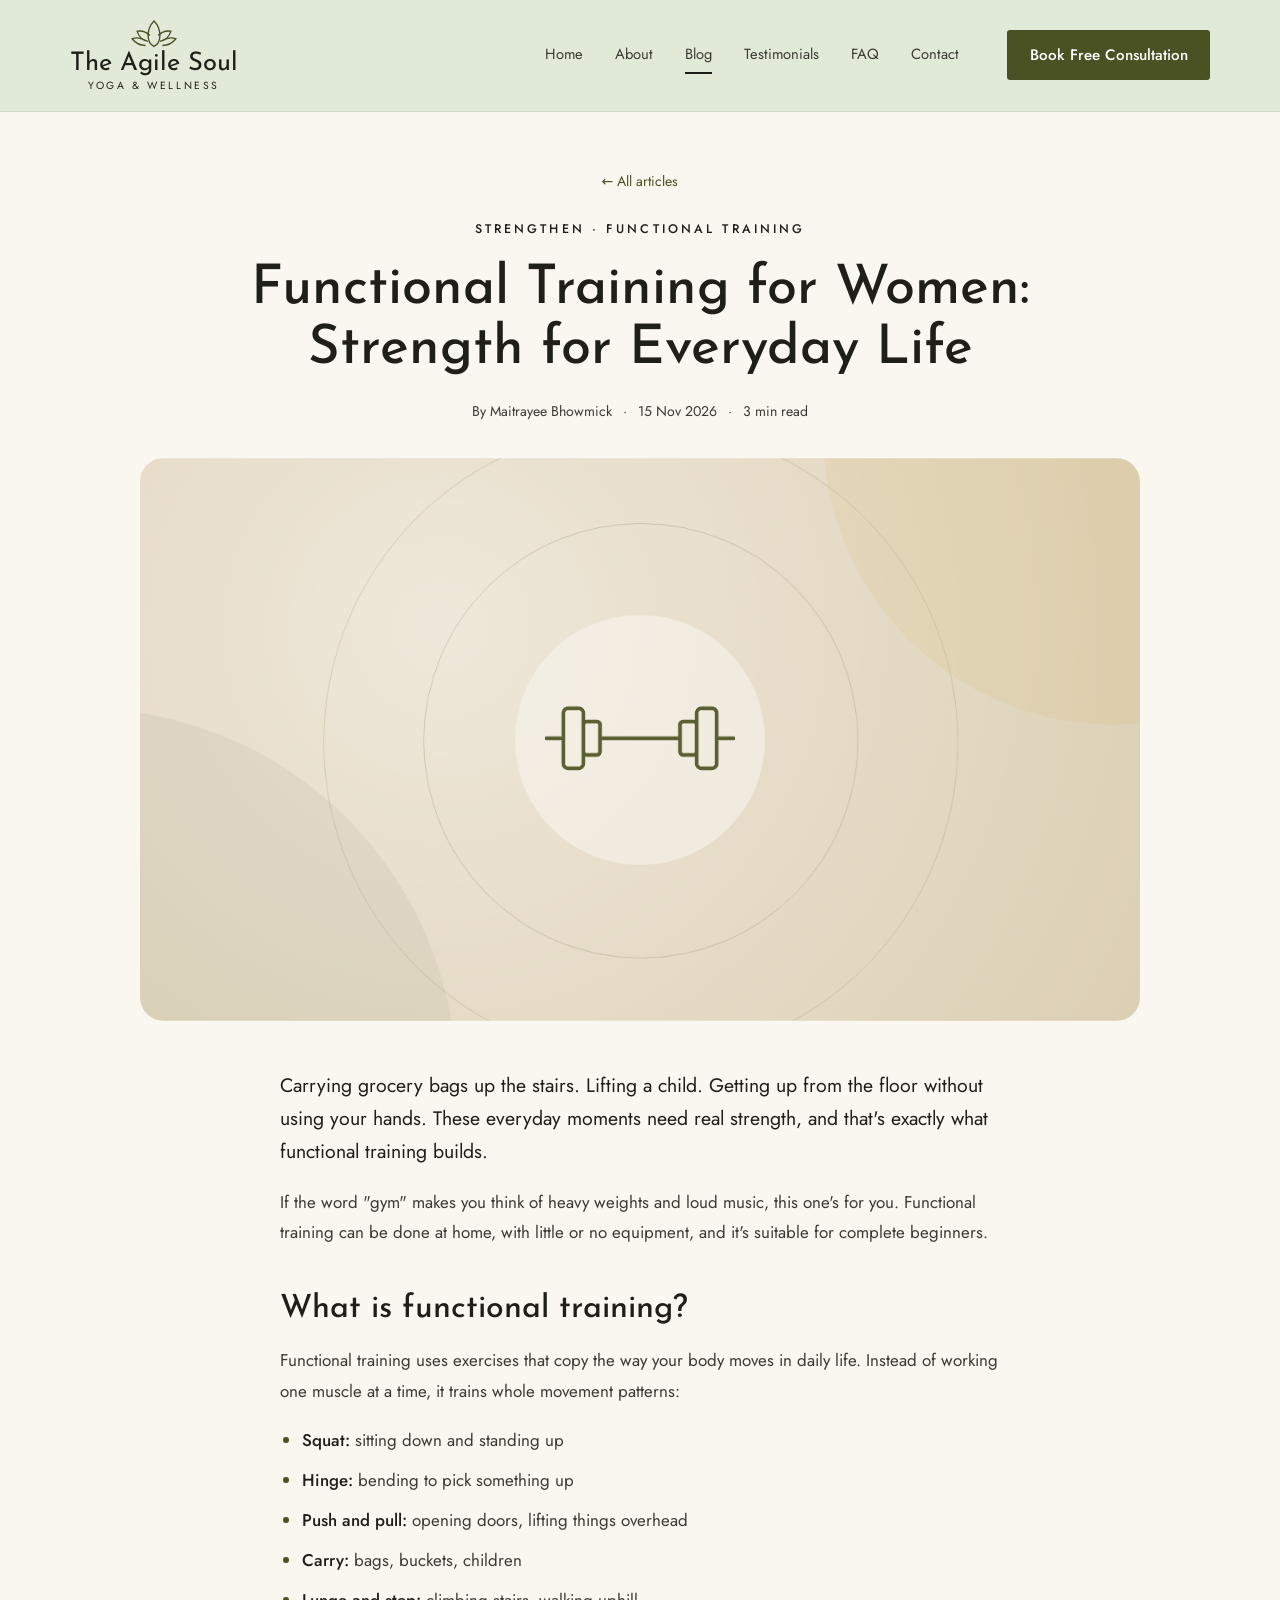
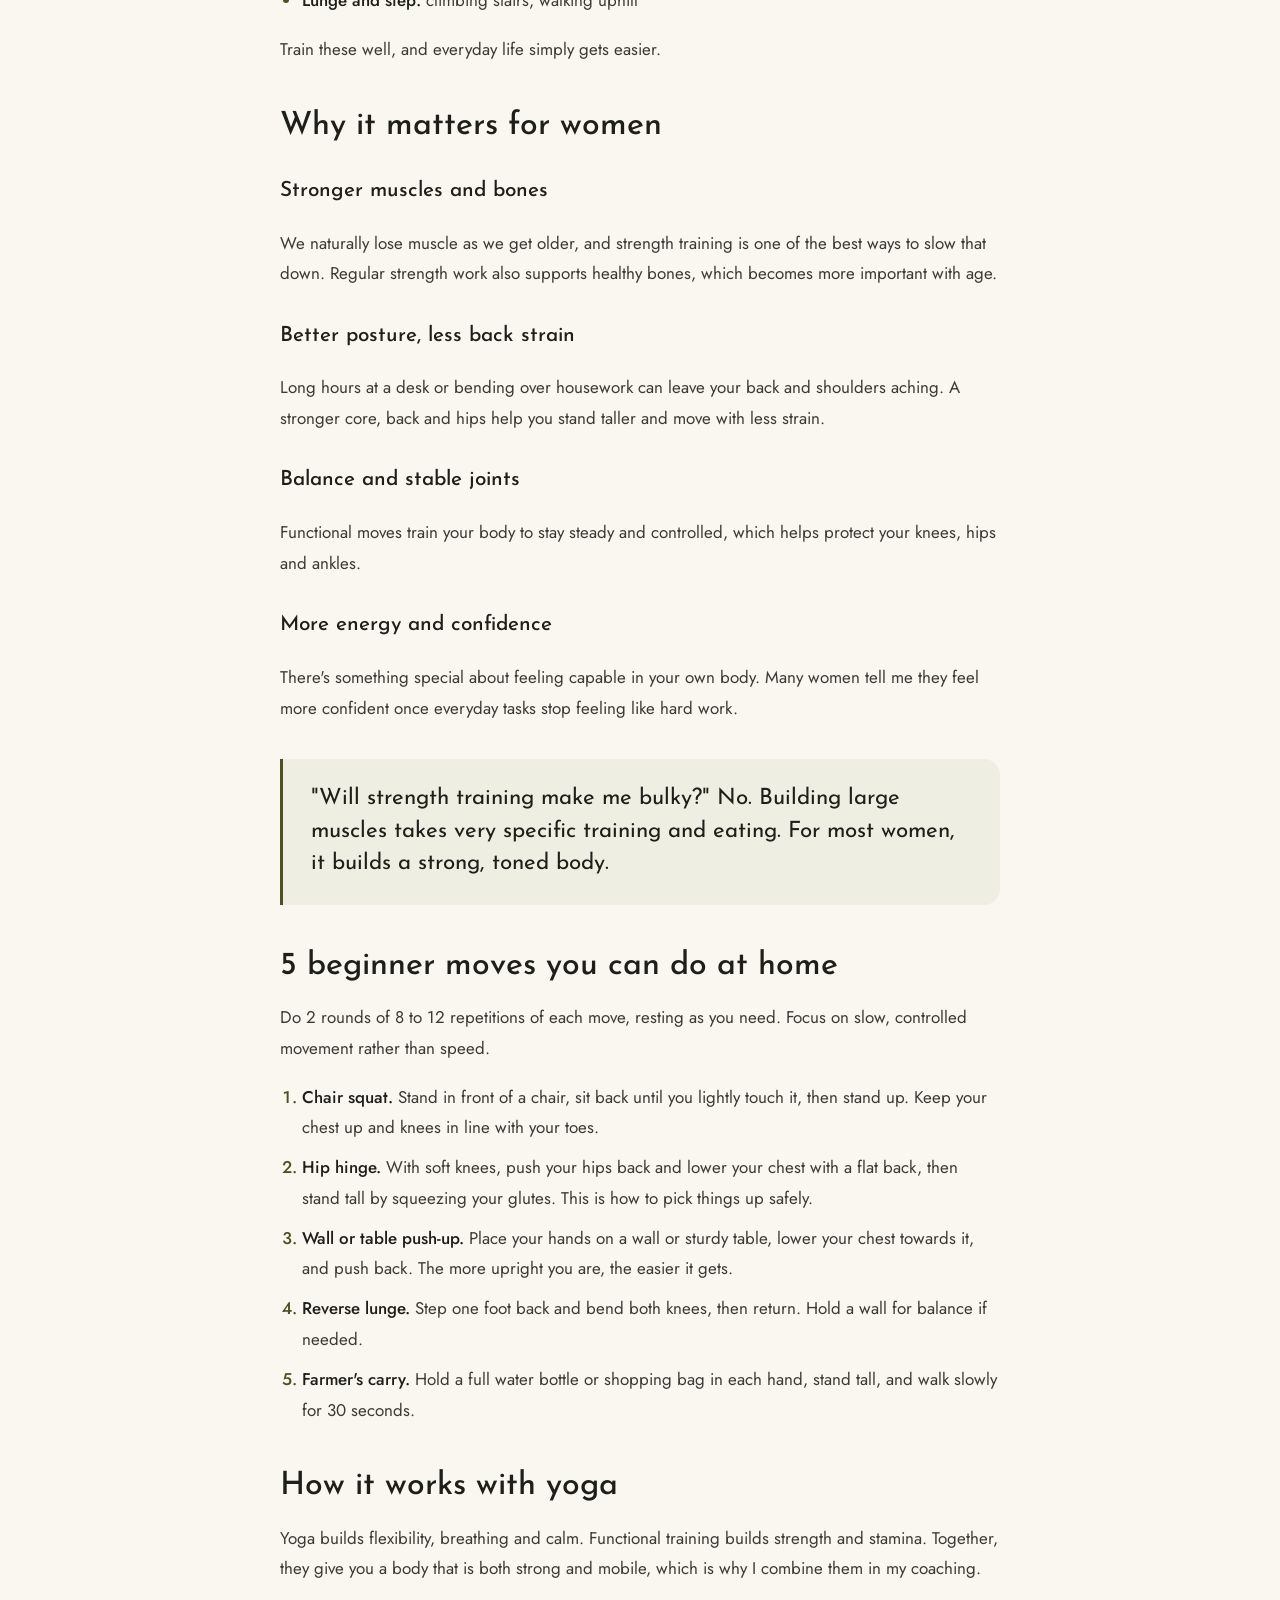
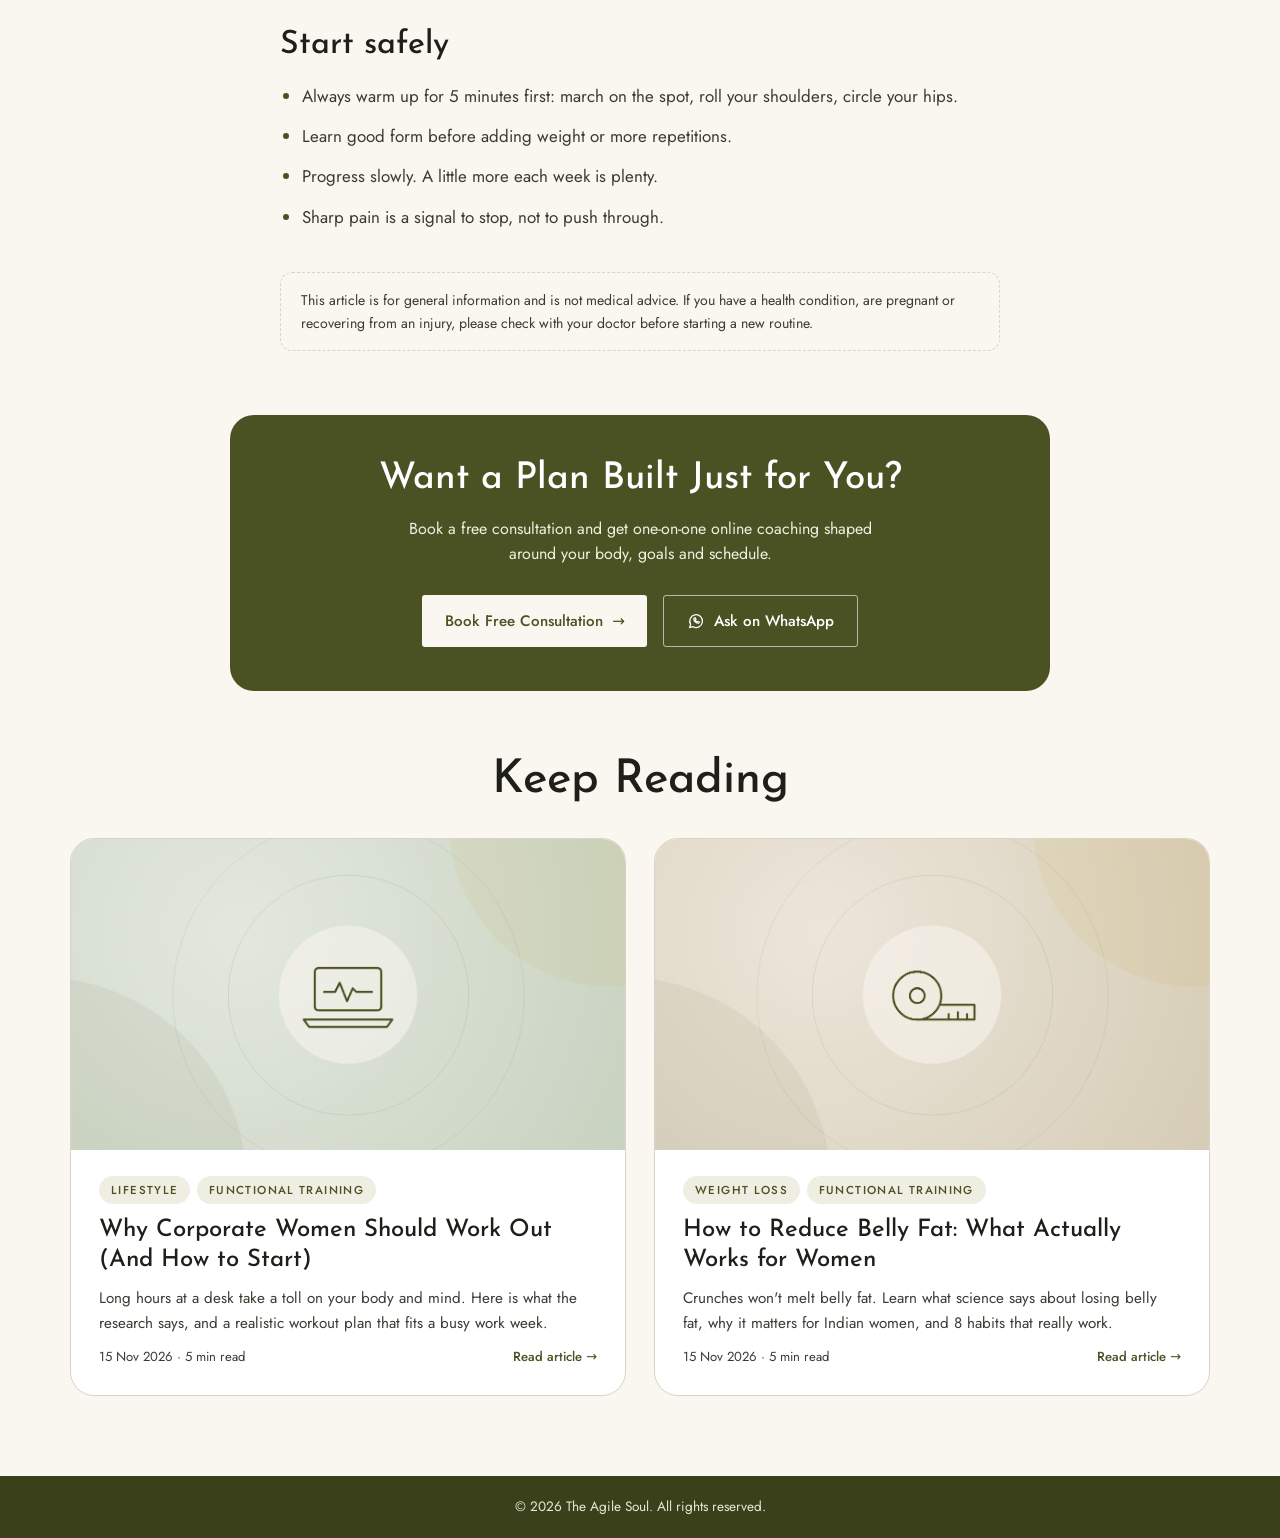
==== commit 8e7d44b4: "Add files via upload" ====
--- a/blog/functional-training-for-women/index.html
+++ b/blog/functional-training-for-women/index.html
@@ -3,10 +3,11 @@
 <head>
   <meta charset="UTF-8">
   <meta name="viewport" content="width=device-width, initial-scale=1.0">
-  <title>Functional Training for Women: Strength for Everyday Life | The Agile Soul</title>
+  <title>Functional Training for Women: Strength for Everyday Life</title>
   <meta name="description" content="Lifting groceries, climbing stairs, picking up a child: functional training builds the strength you use every day. Here&#x27;s how to begin at home.">
-  <meta property="og:title" content="Functional Training for Women: Strength for Everyday Life | The Agile Soul">
+  <meta property="og:title" content="Functional Training for Women: Strength for Everyday Life">
   <meta property="og:description" content="Lifting groceries, climbing stairs, picking up a child: functional training builds the strength you use every day. Here&#x27;s how to begin at home.">
+  <meta property="og:site_name" content="The Agile Soul">
   <link rel="preconnect" href="https://fonts.googleapis.com">
   <link rel="preconnect" href="https://fonts.gstatic.com" crossorigin>
   <link href="https://fonts.googleapis.com/css2?family=Josefin+Sans:wght@400;600&family=Jost:wght@400;500&display=swap" rel="stylesheet">
@@ -20,7 +21,7 @@
     }
   </script>
   <meta property="og:type" content="article">
-  <script type="application/ld+json">{"@context": "https://schema.org", "@type": "BlogPosting", "headline": "Functional Training for Women: Strength for Everyday Life", "description": "Lifting groceries, climbing stairs, picking up a child: functional training builds the strength you use every day. Here's how to begin at home.", "datePublished": "2026-11-15", "author": {"@type": "Person", "name": "Maitrayee Bhowmick"}, "publisher": {"@type": "Organization", "name": "The Agile Soul"}}</script>
+  <script type="application/ld+json">{"@context": "https://schema.org", "@graph": [{"@type": "BlogPosting", "headline": "Functional Training for Women: Strength for Everyday Life", "description": "Lifting groceries, climbing stairs, picking up a child: functional training builds the strength you use every day. Here's how to begin at home.", "datePublished": "2026-11-15", "dateModified": "2026-11-15", "author": {"@type": "Person", "name": "Maitrayee Bhowmick"}, "publisher": {"@type": "Organization", "name": "The Agile Soul"}, "articleSection": "Functional Training", "keywords": "Functional Training"}]}</script>
 </head>
 <body>
   <div class="scroll-progress" aria-hidden="true"></div>
@@ -46,7 +47,7 @@
       <nav class="nav">
         <a href="../../index.html">Home</a>
         <a href="../../about.html">About</a>
-        <a href="../../blog.html">Blog</a>
+        <a href="../../blog.html" class="active">Blog</a>
         <a href="../../index.html#reviews">Testimonials</a>
         <a href="../../index.html#faq">FAQ</a>
         <a href="../../index.html#contact">Contact</a>
@@ -61,11 +62,11 @@
         <a href="../../blog.html" class="post__back" data-reveal>&larr; All articles</a>
         <p class="eyebrow" data-reveal>Strengthen &middot; Functional Training</p>
         <h1 data-reveal="split">Functional Training for Women: Strength for Everyday Life</h1>
-        <div class="post__meta" data-reveal data-delay="500"><span>By Maitrayee Bhowmick</span><span>15 Nov 2026</span><span>3 min read</span></div>
+        <div class="post__meta" data-reveal data-delay="500"><span>By Maitrayee Bhowmick</span><span><time datetime="2026-11-15">15 Nov 2026</time></span><span>3 min read</span></div>
       </header>
 
       <div class="post__cover container">
-        <div class="post__cover-img"><img data-reveal="clip" src="cover.png" alt="" fetchpriority="high"></div>
+        <div class="post__cover-img"><img data-reveal="clip" src="cover.png" alt="Illustration of a dumbbell" width="1200" height="675" fetchpriority="high"></div>
       </div>
 
       <div class="post__body container">
@@ -138,22 +139,22 @@
     <section class="post__more container">
       <h2 data-reveal="split">Keep Reading</h2>
       <div class="blog-list">
-        <a href="../../blog/yoga-for-weight-management/" class="post-card" data-reveal data-delay="0" data-cats="Yoga|Weight Loss">
-          <div class="post-card__img"><img src="../../blog/yoga-for-weight-management/cover.png" alt="" loading="lazy"></div>
+        <a href="../../blog/why-corporate-women-should-workout/" class="post-card" data-reveal data-delay="0" data-cats="Lifestyle|Functional Training">
+          <div class="post-card__img"><img src="../../blog/why-corporate-women-should-workout/cover.png" alt="Illustration of a laptop with a heartbeat line" loading="lazy" width="1200" height="675"></div>
           <div class="post-card__body">
-            <div class="post-card__tags"><span class="post-card__tag">Yoga</span><span class="post-card__tag">Weight Loss</span></div>
-            <h3>Yoga for Weight Management: What Really Helps</h3>
-            <p>Yoga won&#x27;t melt fat overnight, but it can make a healthy weight easier to reach and keep. Here&#x27;s how, plus 5 poses to start with at home.</p>
-            <div class="post-card__meta"><span>15 Nov 2026 · 3 min read</span><span class="post-card__more">Read article &rarr;</span></div>
+            <div class="post-card__tags"><span class="post-card__tag">Lifestyle</span><span class="post-card__tag">Functional Training</span></div>
+            <h3>Why Corporate Women Should Work Out (And How to Start)</h3>
+            <p>Long hours at a desk take a toll on your body and mind. Here is what the research says, and a realistic workout plan that fits a busy work week.</p>
+            <div class="post-card__meta"><span>15 Nov 2026 · 5 min read</span><span class="post-card__more">Read article &rarr;</span></div>
           </div>
         </a>
-        <a href="../../blog/healthy-indian-eating-habits/" class="post-card" data-reveal data-delay="150" data-cats="Diet|Weight Loss">
-          <div class="post-card__img"><img src="../../blog/healthy-indian-eating-habits/cover.png" alt="" loading="lazy"></div>
+        <a href="../../blog/how-to-reduce-belly-fat/" class="post-card" data-reveal data-delay="150" data-cats="Weight Loss|Functional Training">
+          <div class="post-card__img"><img src="../../blog/how-to-reduce-belly-fat/cover.png" alt="Illustration of a measuring tape" loading="lazy" width="1200" height="675"></div>
           <div class="post-card__body">
-            <div class="post-card__tags"><span class="post-card__tag">Diet</span><span class="post-card__tag">Weight Loss</span></div>
-            <h3>Healthy Eating, the Indian Way: Simple Habits That Last</h3>
-            <p>No crash diets and no imported superfoods. Small, steady changes to the food you already eat make the biggest difference.</p>
-            <div class="post-card__meta"><span>15 Nov 2026 · 2 min read</span><span class="post-card__more">Read article &rarr;</span></div>
+            <div class="post-card__tags"><span class="post-card__tag">Weight Loss</span><span class="post-card__tag">Functional Training</span></div>
+            <h3>How to Reduce Belly Fat: What Actually Works for Women</h3>
+            <p>Crunches won&#x27;t melt belly fat. Learn what science says about losing belly fat, why it matters for Indian women, and 8 habits that really work.</p>
+            <div class="post-card__meta"><span>15 Nov 2026 · 5 min read</span><span class="post-card__more">Read article &rarr;</span></div>
           </div>
         </a>
       </div>
--- a/assets/css/blog.css
+++ b/assets/css/blog.css
@@ -76,9 +76,27 @@
 .blog-filter button:hover { border-color: var(--olive); }
 .blog-filter button.is-active { background: var(--olive); border-color: var(--olive); color: #fff; }
 .blog-empty { text-align: center; padding-block: 2rem; }
-.post-card[hidden] { display: none; }
+.post-card[hidden] { display: none !important; }
 .post-card__tags { display: flex; flex-wrap: wrap; gap: .4rem; }
 .blog-list.is-filtered .post-card--featured { grid-column: auto; display: flex; }
 .blog-list.is-filtered .post-card--featured .post-card__img { min-height: 0; aspect-ratio: 16 / 9; }
 .blog-list.is-filtered .post-card--featured .post-card__body { padding: 1.6rem 1.75rem 1.75rem; }
 .blog-list.is-filtered .post-card--featured h2 { font-size: 1.5rem; }
+
+/* Article tables */
+.post__table { overflow-x: auto; margin-block: 1.75rem; border: 1px solid var(--line); border-radius: 16px; background: #fff; }
+.post__table table { width: 100%; border-collapse: collapse; font-size: .95rem; line-height: 1.5; }
+.post__table th { text-align: left; padding: .9rem 1rem; background: var(--sage); color: var(--ink); font-weight: 500; }
+.post__table td { padding: .8rem 1rem; border-top: 1px solid var(--line); vertical-align: top; }
+.post__table tr:nth-child(even) td { background: #fbf9f5; }
+
+/* Article FAQ + sources */
+.post__faq { margin-top: 1.5rem; }
+.post__faq .faq__item summary { font-size: 1rem; }
+.post__faq .faq__item p { font-size: .98rem; line-height: 1.7; }
+.post__sources { margin-top: 2.75rem !important; padding: 1.5rem 1.75rem; background: #fff; border: 1px solid var(--line); border-radius: 16px; }
+.post__sources h2 { font-size: 1.3rem; margin: 0 0 .75rem; }
+.post__sources ol { font-size: .88rem; line-height: 1.55; gap: .45rem; }
+.post__sources a { color: var(--olive); text-decoration: underline; text-underline-offset: 3px; word-break: break-word; }
+.post__body p a, .post__body li a { color: var(--olive); text-decoration: underline; text-underline-offset: 3px; }
+@media (max-width: 560px) { .post__table table { font-size: .85rem; } .post__table th, .post__table td { padding: .7rem; } }
